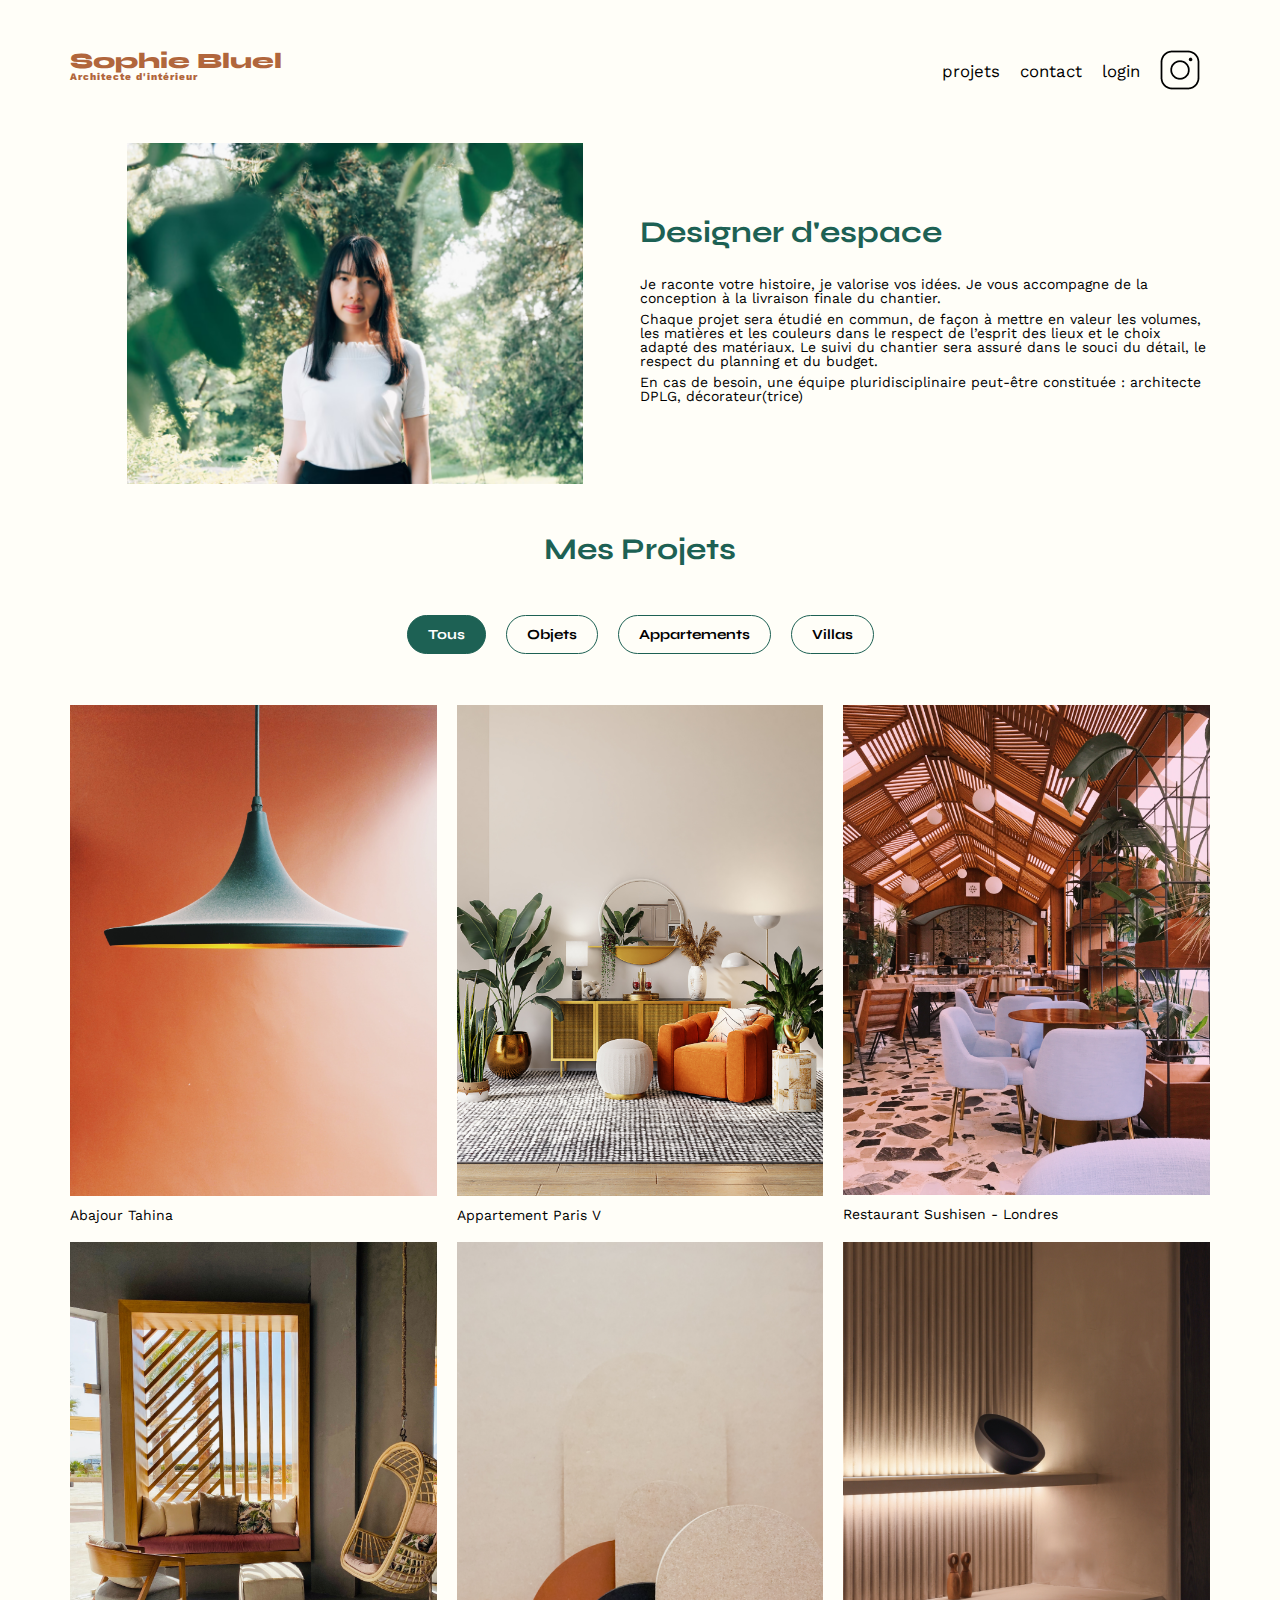
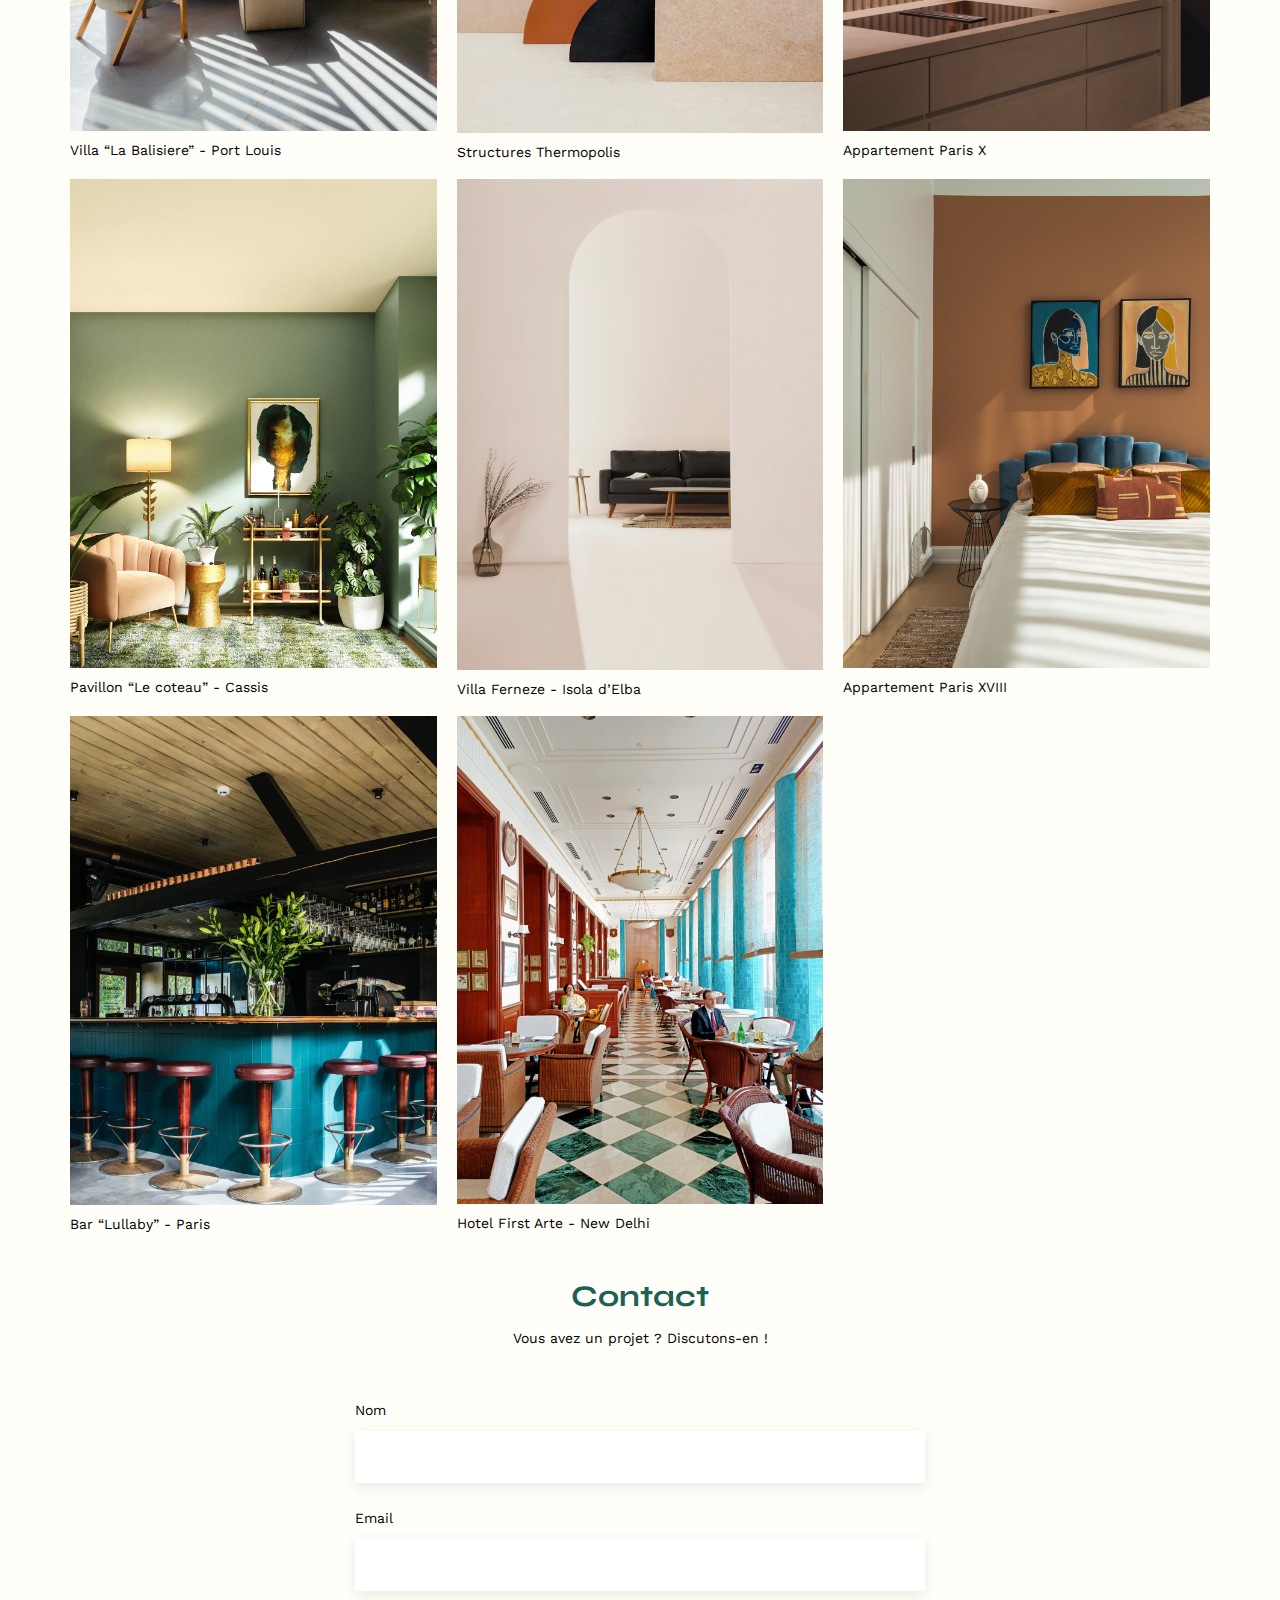
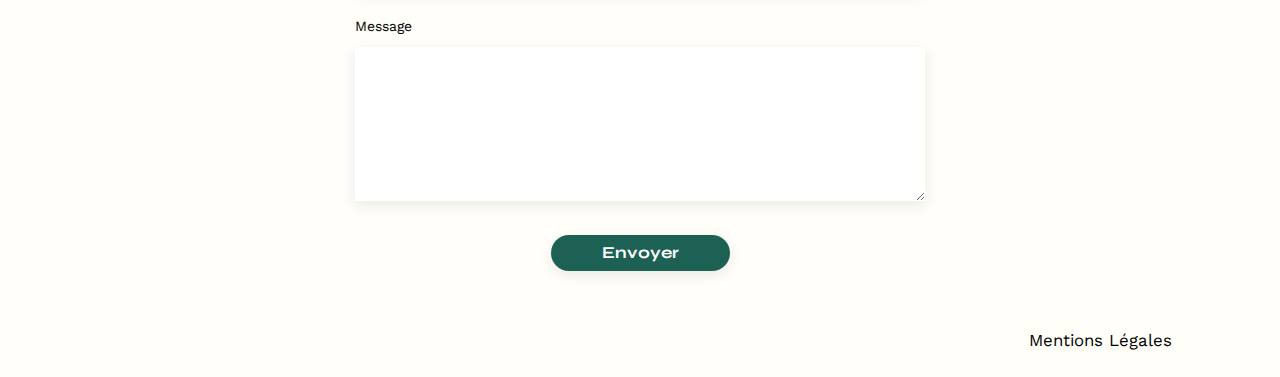
==== FrontEnd/index.html @ b1a90452 "edited wrong css rule for the homepage" ====
<!DOCTYPE html>
<html lang="fr">
<head>
	<meta charset="UTF-8">
	<title>Sophie Bluel - Architecte d'intérieur</title>
	<meta name="viewport" content="width=device-width, initial-scale=1.0">
	<link rel="preconnect" href="https://fonts.googleapis.com">
	<link rel="preconnect" href="https://fonts.gstatic.com" crossorigin>
	<link href="https://fonts.googleapis.com/css2?family=Syne:wght@700;800&family=Work+Sans&display=swap" rel="stylesheet">
	<meta name="description" content="">
	<link rel="stylesheet" href="./assets/style.css">
</head>
<body>
<header>
	<h1>Sophie Bluel <span>Architecte d'intérieur</span></h1>
	<nav>
		<ul>
			<li>projets</li>
			<li>contact</li>
			<li>login</li>
			<li><img src="./assets/icons/instagram.png" alt="Instagram"></li>
		</ul>
	</nav>
</header>
<main>
	<section id="introduction">
		<figure>
			<img src="./assets/images/sophie-bluel.png" alt="">
		</figure>
		<article>
			<h2>Designer d'espace</h2>
			<p>Je raconte votre histoire, je valorise vos idées. Je vous accompagne de la conception à la livraison finale du chantier.</p>
			<p>Chaque projet sera étudié en commun, de façon à mettre en valeur les volumes, les matières et les couleurs dans le respect de l’esprit des lieux et le choix adapté des matériaux. Le suivi du chantier sera assuré dans le souci du détail, le respect du planning et du budget.</p>
			<p>En cas de besoin, une équipe pluridisciplinaire peut-être constituée : architecte DPLG, décorateur(trice)</p>
		</article>
	</section>
	<section id="portfolio">
		<h2>Mes Projets</h2>
		<div class="filter-projects">
			<div class="afilter afilterselected">
				<p class="filtertxt">Tous</p>
			</div>
			<div class="afilter">
				<p class="filtertxt">Objets</p>
			</div>
			<div class="afilter">
				<p class="filtertxt">Appartements</p>
			</div>
			<div class="afilter">
				<p class="filtertxt">Villas</p>
			</div>
		</div>
		<div class="gallery">
			<figure>
				<img src="assets/images/abajour-tahina.png" alt="Abajour Tahina">
				<figcaption>Abajour Tahina</figcaption>
			</figure>
			<figure>
				<img src="assets/images/appartement-paris-v.png" alt="Appartement Paris V">
				<figcaption>Appartement Paris V</figcaption>
			</figure>
			<figure>
				<img src="assets/images/restaurant-sushisen-londres.png" alt="Restaurant Sushisen - Londres">
				<figcaption>Restaurant Sushisen - Londres</figcaption>
			</figure>
			<figure>
				<img src="assets/images/la-balisiere.png" alt="Villa “La Balisiere” - Port Louis">
				<figcaption>Villa “La Balisiere” - Port Louis</figcaption>
			</figure>
			<figure>
				<img src="assets/images/structures-thermopolis.png" alt="Structures Thermopolis">
				<figcaption>Structures Thermopolis</figcaption>
			</figure>
			<figure>
				<img src="assets/images/appartement-paris-x.png" alt="Appartement Paris X">
				<figcaption>Appartement Paris X</figcaption>
			</figure>
			<figure>
				<img src="assets/images/le-coteau-cassis.png" alt="Pavillon “Le coteau” - Cassis">
				<figcaption>Pavillon “Le coteau” - Cassis</figcaption>
			</figure>
			<figure>
				<img src="assets/images/villa-ferneze.png" alt="Villa Ferneze - Isola d’Elba">
				<figcaption>Villa Ferneze - Isola d’Elba</figcaption>
			</figure>
			<figure>
				<img src="assets/images/appartement-paris-xviii.png" alt="Appartement Paris XVIII">
				<figcaption>Appartement Paris XVIII</figcaption>
			</figure>
			<figure>
				<img src="assets/images/bar-lullaby-paris.png" alt="Bar “Lullaby” - Paris">
				<figcaption>Bar “Lullaby” - Paris</figcaption>
			</figure>
			<figure>
				<img src="assets/images/hotel-first-arte-new-delhi.png" alt="Hotel First Arte - New Delhi">
				<figcaption>Hotel First Arte - New Delhi</figcaption>
			</figure>
		</div>
	</section>
	<section id="contact">
		<h2>Contact</h2>
		<p>Vous avez un projet ? Discutons-en !</p>
		<form action="#" method="post">
			<label for="name">Nom</label>
			<input type="text" name="name" id="name">
			<label for="email">Email</label>
			<input type="email" name="email" id="email">
			<label for="message">Message</label>
			<textarea name="message" id="message" cols="30" rows="10"></textarea>
			<input type="submit" value="Envoyer" class="button-send">
		</form>
	</section>
</main>

<footer>
	<nav>
		<ul>
			<li>Mentions Légales</li>
		</ul>
	</nav>
</footer>
</body>
</html>
---- FrontEnd/assets/style.css ----
/* http://meyerweb.com/eric/tools/css/reset/
   v2.0 | 20110126
   License: none (public domain)
*/

html, body, div, span, applet, object, iframe,
h1, h2, h3, h4, h5, h6, p, blockquote, pre,
a, abbr, acronym, address, big, cite, code,
del, dfn, em, img, ins, kbd, q, s, samp,
small, strike, strong, sub, sup, tt, var,
b, u, i, center,
dl, dt, dd, ol, ul, li,
fieldset, form, label, legend,
table, caption, tbody, tfoot, thead, tr, th, td,
article, aside, canvas, details, embed,
figure, figcaption, footer, header, hgroup,
menu, nav, output, ruby, section, summary,
time, mark, audio, video {
	margin: 0;
	padding: 0;
	border: 0;
	font-size: 100%;
	font: inherit;
	vertical-align: baseline;
}
/* HTML5 display-role reset for older browsers */
article, aside, details, figcaption, figure,
footer, header, hgroup, menu, nav, section {
	display: block;
}
body {
	line-height: 1;
}
ol, ul {
	list-style: none;
}
blockquote, q {
	quotes: none;
}
blockquote:before, blockquote:after,
q:before, q:after {
	content: '';
	content: none;
}
table {
	border-collapse: collapse;
	border-spacing: 0;
}
/** end reset css**/
body {
	max-width: 1140px;
	margin:auto;
	font-family: 'Work Sans' ;
	font-size: 14px;
}
header {
	display: flex;
	justify-content: space-between;
	margin: 50px 0
}
section {
	margin: 50px 0
}

h1{
	display: flex;
	flex-direction: column;
	font-family: 'Syne';
	font-size: 22px;
	font-weight: 800;
	color: #B1663C
}

h1 > span {
	font-family: 'Work Sans';
	font-size:10px;
	letter-spacing: 0.1em;
;
}

h2{
	font-family: 'Syne';
	font-weight: 700;
	font-size: 30px;
	color: #1D6154
}
nav ul {
	display: flex;
	align-items: center;
	list-style-type: none;

}
nav li {
	padding: 0 10px;
	font-size: 1.2em;
}

li:hover {
	color: #B1663C;
}
#introduction {
	display: flex;
	align-items: center;
}
#introduction figure {
	flex: 1
}
#introduction img {
	display: block;
	margin: auto;
	width: 80%;
}

#introduction article {
	flex: 1
}
#introduction h2 {
	margin-bottom: 1em;
}

#introduction p {
	margin-bottom: 0.5em;
}
#portfolio h2 {
	text-align: center;
	margin-bottom: 1em;
}
.gallery {
	width: 100%;
	display: grid;
	grid-template-columns: 1fr 1fr 1fr;
	grid-column-gap: 20px;
	grid-row-gap: 20px;
}

.gallery img {
	width: 100%;

}
#contact {
	width: 50%;
margin: auto;
}
#contact > * {
	text-align: center;

}
#contact h2{
	margin-bottom: 20px;
}
#contact form {
	text-align: left;
	margin-top:30px;
	display: flex;
	flex-direction: column;
}

#contact input {
	height: 50px;
	font-size: 1.2em;
	border: none;
	box-shadow: 0px 4px 14px rgba(0, 0, 0, 0.09);
}
#contact label {
	margin: 2em 0 1em 0;
}
#contact textarea {
	border: none;
	box-shadow: 0px 4px 14px rgba(0, 0, 0, 0.09);
}

input[type="submit"]{
	font-family: 'Syne';
	font-weight: 700;
	color: white;
	background-color: #1D6154;
	margin : 2em auto ;
	width: 180px;
	text-align: center;
	border-radius: 60px ;
}

footer nav ul {
	display: flex;
	justify-content: flex-end;
	margin: 2em
}

/* my css */


nav li {
	cursor: pointer;
}

html{
	background-color: #FFFEF8;
}

figcaption{
	margin-top: 10px;
}


.button-send {
	width: 179px !important;/* edited */
	height: 36px !important; /* edited */
	cursor: pointer !important; /* edited */
}

.filter-projects{
	display: flex;
	justify-content: center;
	margin: 51px 0;
}
.afilter{
	border: 1px solid #1D6154;
	border-radius: 60px;
	margin: 0 10px;
	height: 37px;
	display: flex;
	padding-left: 20px;
	padding-right: 20px;
	cursor: pointer;
}
.filtertxt{
	margin: auto;
	font-weight: 700;
	font-family: 'Syne';
}
.afilterselected{
	background-color: #1D6154;
	color: white;
}
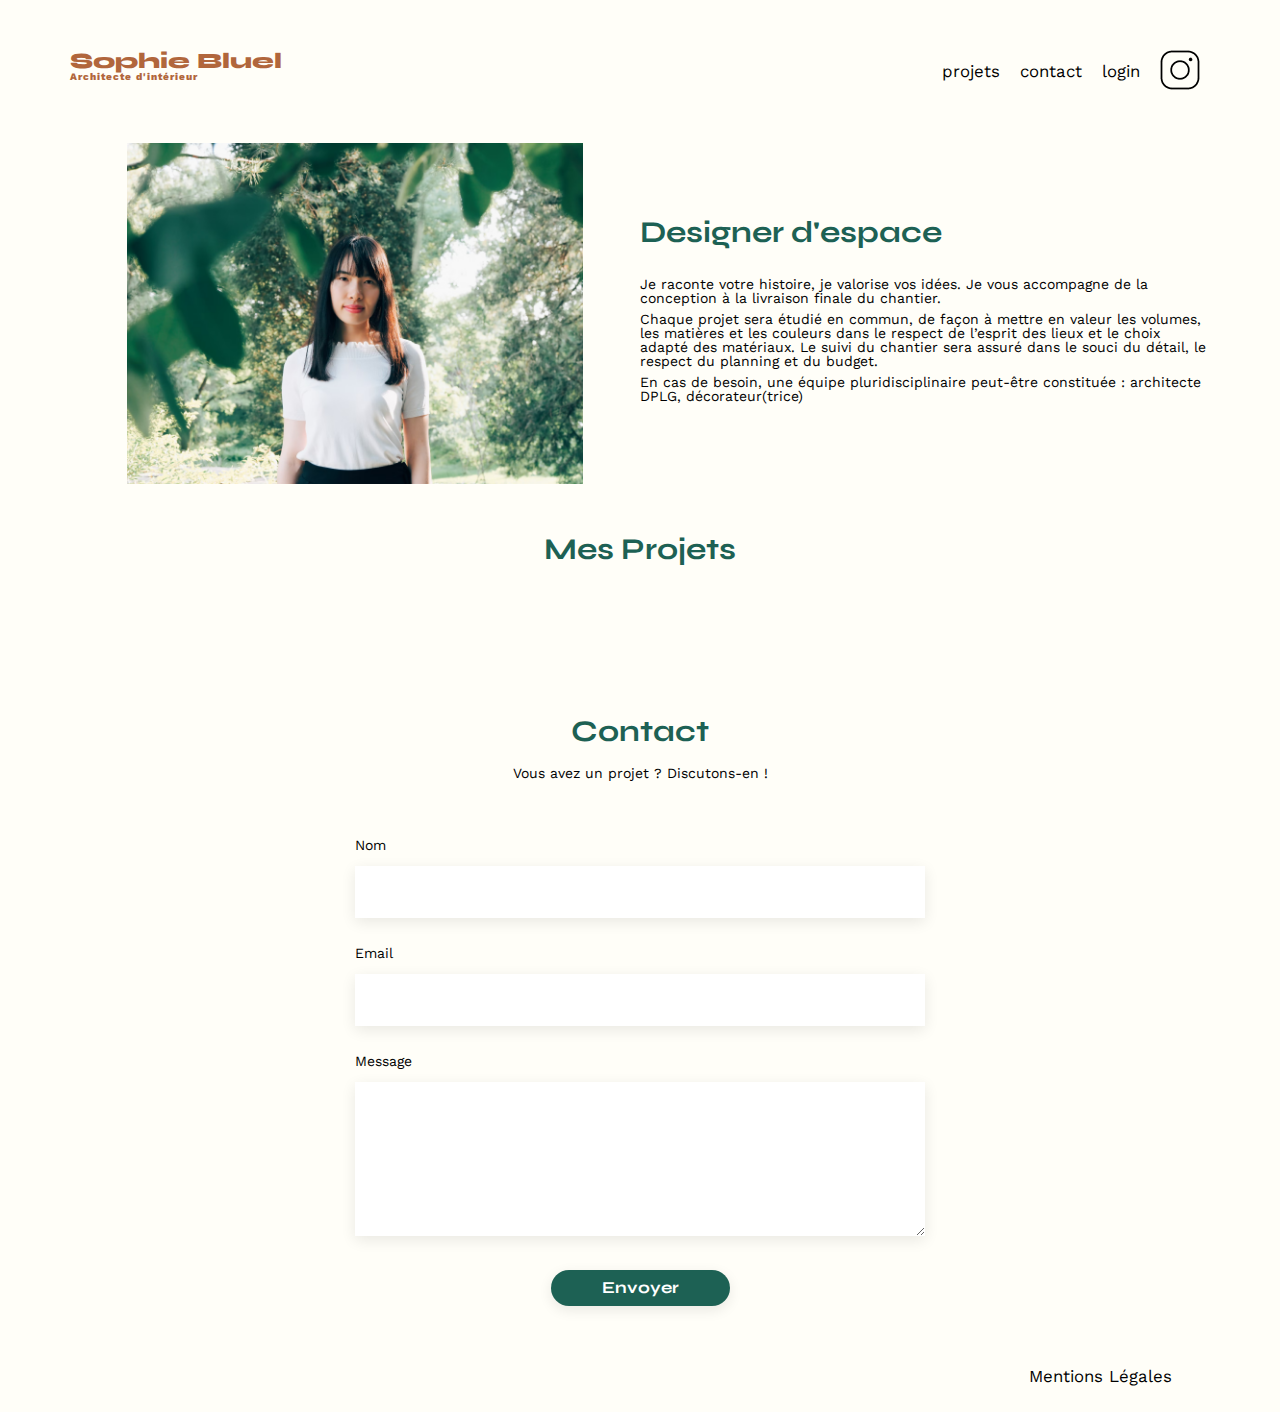
==== commit 64fc975c: "created the index.js file to get the categories and the figure" ====
--- a/FrontEnd/index.html
+++ b/FrontEnd/index.html
@@ -11,113 +11,61 @@
 	<link rel="stylesheet" href="./assets/style.css">
 </head>
 <body>
-<header>
-	<h1>Sophie Bluel <span>Architecte d'intérieur</span></h1>
-	<nav>
-		<ul>
-			<li>projets</li>
-			<li>contact</li>
-			<li>login</li>
-			<li><img src="./assets/icons/instagram.png" alt="Instagram"></li>
-		</ul>
-	</nav>
-</header>
-<main>
-	<section id="introduction">
-		<figure>
-			<img src="./assets/images/sophie-bluel.png" alt="">
-		</figure>
-		<article>
-			<h2>Designer d'espace</h2>
-			<p>Je raconte votre histoire, je valorise vos idées. Je vous accompagne de la conception à la livraison finale du chantier.</p>
-			<p>Chaque projet sera étudié en commun, de façon à mettre en valeur les volumes, les matières et les couleurs dans le respect de l’esprit des lieux et le choix adapté des matériaux. Le suivi du chantier sera assuré dans le souci du détail, le respect du planning et du budget.</p>
-			<p>En cas de besoin, une équipe pluridisciplinaire peut-être constituée : architecte DPLG, décorateur(trice)</p>
-		</article>
-	</section>
-	<section id="portfolio">
-		<h2>Mes Projets</h2>
-		<div class="filter-projects">
-			<div class="afilter afilterselected">
-				<p class="filtertxt">Tous</p>
+	<header>
+		<h1>Sophie Bluel <span>Architecte d'intérieur</span></h1>
+		<nav>
+			<ul>
+				<li>projets</li>
+				<li>contact</li>
+				<li>login</li>
+				<li><img src="./assets/icons/instagram.png" alt="Instagram"></li>
+			</ul>
+		</nav>
+	</header>
+	<main>
+		<section id="introduction">
+			<figure>
+				<img src="./assets/images/sophie-bluel.png" alt="">
+			</figure>
+			<article>
+				<h2>Designer d'espace</h2>
+				<p>Je raconte votre histoire, je valorise vos idées. Je vous accompagne de la conception à la livraison finale du chantier.</p>
+				<p>Chaque projet sera étudié en commun, de façon à mettre en valeur les volumes, les matières et les couleurs dans le respect de l’esprit des lieux et le choix adapté des matériaux. Le suivi du chantier sera assuré dans le souci du détail, le respect du planning et du budget.</p>
+				<p>En cas de besoin, une équipe pluridisciplinaire peut-être constituée : architecte DPLG, décorateur(trice)</p>
+			</article>
+		</section>
+		<section id="portfolio">
+			<h2>Mes Projets</h2>
+			<div class="filter-projects" id="filter-projects">
+				<!-- Filters will be populated by JavaScript -->
 			</div>
-			<div class="afilter">
-				<p class="filtertxt">Objets</p>
+			<div class="gallery" id="gallery">
+				<!-- Gallery items will be populated by JavaScript -->
 			</div>
-			<div class="afilter">
-				<p class="filtertxt">Appartements</p>
-			</div>
-			<div class="afilter">
-				<p class="filtertxt">Villas</p>
-			</div>
-		</div>
-		<div class="gallery">
-			<figure>
-				<img src="assets/images/abajour-tahina.png" alt="Abajour Tahina">
-				<figcaption>Abajour Tahina</figcaption>
-			</figure>
-			<figure>
-				<img src="assets/images/appartement-paris-v.png" alt="Appartement Paris V">
-				<figcaption>Appartement Paris V</figcaption>
-			</figure>
-			<figure>
-				<img src="assets/images/restaurant-sushisen-londres.png" alt="Restaurant Sushisen - Londres">
-				<figcaption>Restaurant Sushisen - Londres</figcaption>
-			</figure>
-			<figure>
-				<img src="assets/images/la-balisiere.png" alt="Villa “La Balisiere” - Port Louis">
-				<figcaption>Villa “La Balisiere” - Port Louis</figcaption>
-			</figure>
-			<figure>
-				<img src="assets/images/structures-thermopolis.png" alt="Structures Thermopolis">
-				<figcaption>Structures Thermopolis</figcaption>
-			</figure>
-			<figure>
-				<img src="assets/images/appartement-paris-x.png" alt="Appartement Paris X">
-				<figcaption>Appartement Paris X</figcaption>
-			</figure>
-			<figure>
-				<img src="assets/images/le-coteau-cassis.png" alt="Pavillon “Le coteau” - Cassis">
-				<figcaption>Pavillon “Le coteau” - Cassis</figcaption>
-			</figure>
-			<figure>
-				<img src="assets/images/villa-ferneze.png" alt="Villa Ferneze - Isola d’Elba">
-				<figcaption>Villa Ferneze - Isola d’Elba</figcaption>
-			</figure>
-			<figure>
-				<img src="assets/images/appartement-paris-xviii.png" alt="Appartement Paris XVIII">
-				<figcaption>Appartement Paris XVIII</figcaption>
-			</figure>
-			<figure>
-				<img src="assets/images/bar-lullaby-paris.png" alt="Bar “Lullaby” - Paris">
-				<figcaption>Bar “Lullaby” - Paris</figcaption>
-			</figure>
-			<figure>
-				<img src="assets/images/hotel-first-arte-new-delhi.png" alt="Hotel First Arte - New Delhi">
-				<figcaption>Hotel First Arte - New Delhi</figcaption>
-			</figure>
-		</div>
-	</section>
-	<section id="contact">
-		<h2>Contact</h2>
-		<p>Vous avez un projet ? Discutons-en !</p>
-		<form action="#" method="post">
-			<label for="name">Nom</label>
-			<input type="text" name="name" id="name">
-			<label for="email">Email</label>
-			<input type="email" name="email" id="email">
-			<label for="message">Message</label>
-			<textarea name="message" id="message" cols="30" rows="10"></textarea>
-			<input type="submit" value="Envoyer" class="button-send">
-		</form>
-	</section>
-</main>
+		</section>
+		<section id="contact">
+			<h2>Contact</h2>
+			<p>Vous avez un projet ? Discutons-en !</p>
+			<form action="#" method="post">
+				<label for="name">Nom</label>
+				<input type="text" name="name" id="name">
+				<label for="email">Email</label>
+				<input type="email" name="email" id="email">
+				<label for="message">Message</label>
+				<textarea name="message" id="message" cols="30" rows="10"></textarea>
+				<input type="submit" value="Envoyer" class="button-send">
+			</form>
+		</section>
+	</main>
 
-<footer>
-	<nav>
-		<ul>
-			<li>Mentions Légales</li>
-		</ul>
-	</nav>
-</footer>
-</body>
-</html>
+	<footer>
+		<nav>
+			<ul>
+				<li>Mentions Légales</li>
+			</ul>
+		</nav>
+	</footer>
+
+	<script src="assets/index.js"></script>
+	</body>
+</html>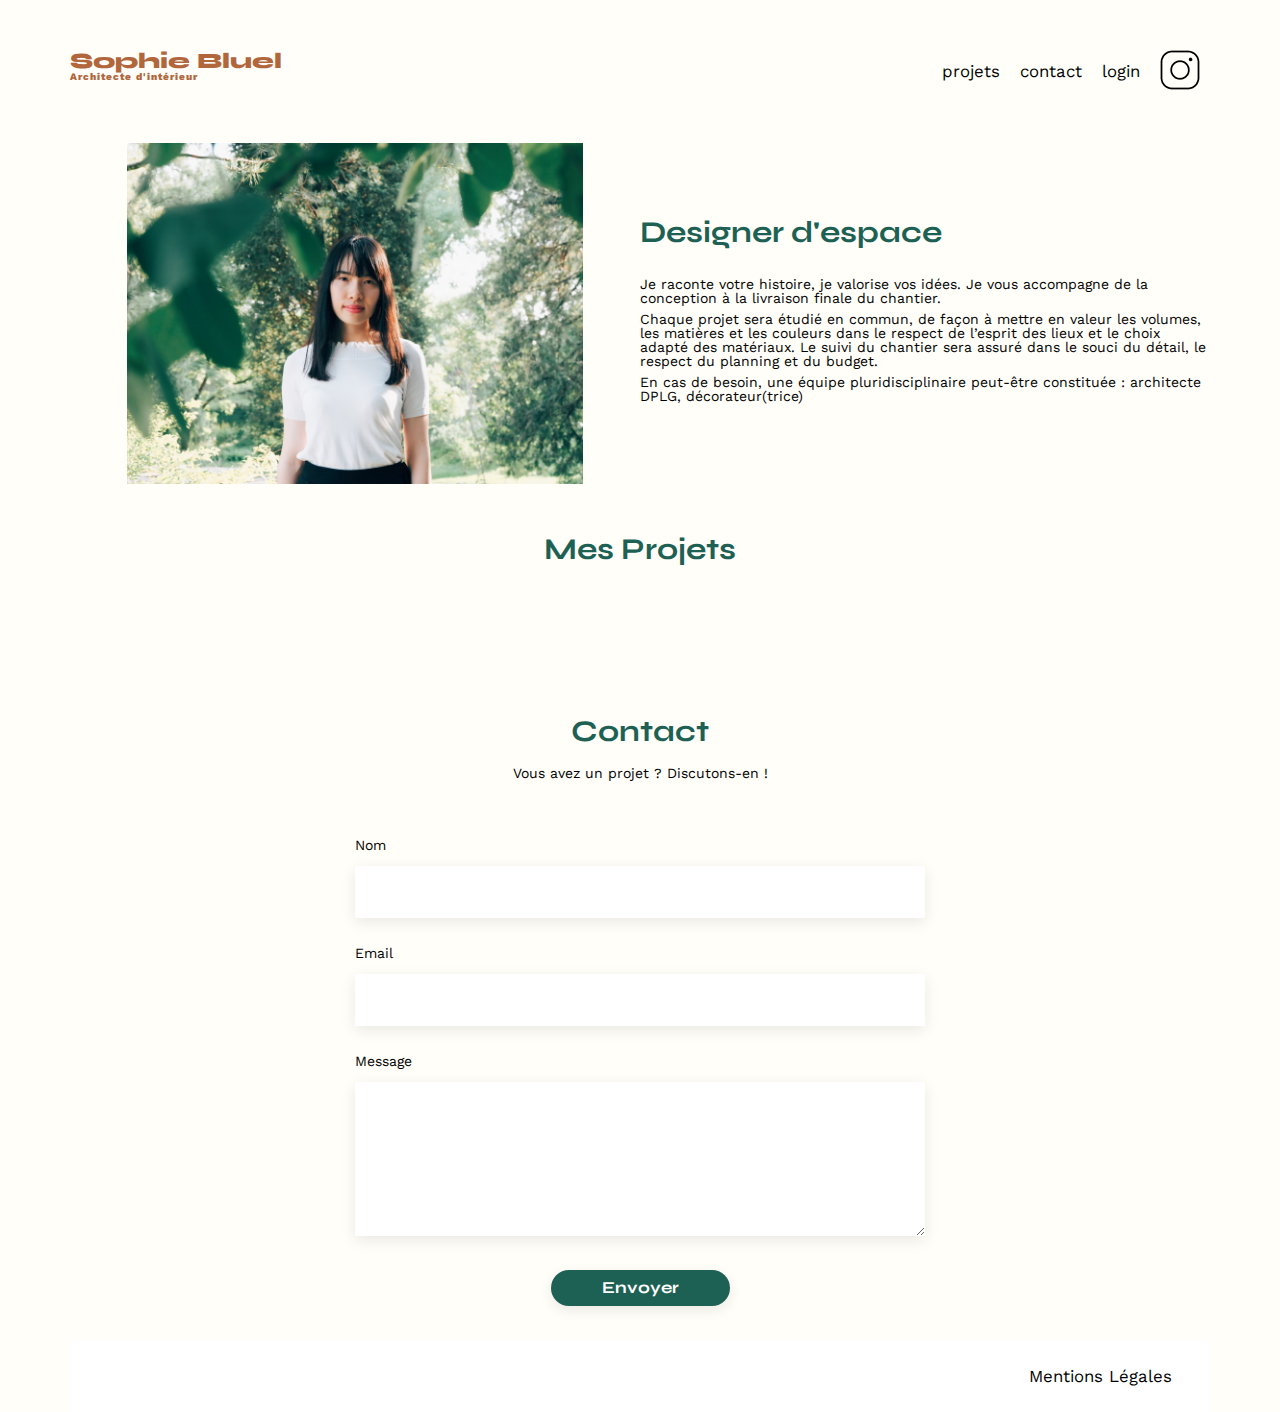
==== commit f2087ff9: "fixed a few css/bugs and added href link to login page and removed the modal access until i'm logged" ====
--- a/FrontEnd/index.html
+++ b/FrontEnd/index.html
@@ -1,71 +1,83 @@
 <!DOCTYPE html>
 <html lang="fr">
 <head>
-	<meta charset="UTF-8">
-	<title>Sophie Bluel - Architecte d'intérieur</title>
-	<meta name="viewport" content="width=device-width, initial-scale=1.0">
-	<link rel="preconnect" href="https://fonts.googleapis.com">
-	<link rel="preconnect" href="https://fonts.gstatic.com" crossorigin>
-	<link href="https://fonts.googleapis.com/css2?family=Syne:wght@700;800&family=Work+Sans&display=swap" rel="stylesheet">
-	<meta name="description" content="">
-	<link rel="stylesheet" href="./assets/style.css">
+    <meta charset="UTF-8">
+    <title>Sophie Bluel - Architecte d'intérieur</title>
+    <meta name="viewport" content="width=device-width, initial-scale=1.0">
+    <link rel="preconnect" href="https://fonts.googleapis.com">
+    <link rel="preconnect" href="https://fonts.gstatic.com" crossorigin>
+    <link href="https://fonts.googleapis.com/css2?family=Syne:wght@700;800&family=Work+Sans&display=swap" rel="stylesheet">
+    <meta name="description" content="">
+    <link rel="stylesheet" href="./assets/style.css">
+	<link rel="stylesheet" href="./assets/modal.css">
 </head>
 <body>
-	<header>
-		<h1>Sophie Bluel <span>Architecte d'intérieur</span></h1>
-		<nav>
-			<ul>
-				<li>projets</li>
-				<li>contact</li>
-				<li>login</li>
-				<li><img src="./assets/icons/instagram.png" alt="Instagram"></li>
-			</ul>
-		</nav>
-	</header>
-	<main>
-		<section id="introduction">
-			<figure>
-				<img src="./assets/images/sophie-bluel.png" alt="">
-			</figure>
-			<article>
-				<h2>Designer d'espace</h2>
-				<p>Je raconte votre histoire, je valorise vos idées. Je vous accompagne de la conception à la livraison finale du chantier.</p>
-				<p>Chaque projet sera étudié en commun, de façon à mettre en valeur les volumes, les matières et les couleurs dans le respect de l’esprit des lieux et le choix adapté des matériaux. Le suivi du chantier sera assuré dans le souci du détail, le respect du planning et du budget.</p>
-				<p>En cas de besoin, une équipe pluridisciplinaire peut-être constituée : architecte DPLG, décorateur(trice)</p>
-			</article>
-		</section>
-		<section id="portfolio">
-			<h2>Mes Projets</h2>
-			<div class="filter-projects" id="filter-projects">
-				<!-- Filters will be populated by JavaScript -->
-			</div>
-			<div class="gallery" id="gallery">
-				<!-- Gallery items will be populated by JavaScript -->
-			</div>
-		</section>
-		<section id="contact">
-			<h2>Contact</h2>
-			<p>Vous avez un projet ? Discutons-en !</p>
-			<form action="#" method="post">
-				<label for="name">Nom</label>
-				<input type="text" name="name" id="name">
-				<label for="email">Email</label>
-				<input type="email" name="email" id="email">
-				<label for="message">Message</label>
-				<textarea name="message" id="message" cols="30" rows="10"></textarea>
-				<input type="submit" value="Envoyer" class="button-send">
-			</form>
-		</section>
-	</main>
+    <header>
+        <h1>Sophie Bluel <span>Architecte d'intérieur</span></h1>
+        <nav>
+            <ul>
+                <li><a href="#portfolio">projets</a></li>
+                <li><a href="#contact">contact</a></li>
+                <li><a href="./login.html">login</a></li>
+                <li><img src="./assets/icons/instagram.png" alt="Instagram"></li>
+            </ul>
+        </nav>
+    </header>
+    <main>
+        <section id="introduction">
+            <figure>
+                <img src="./assets/images/sophie-bluel.png" alt="">
+            </figure>
+            <article>
+                <h2>Designer d'espace</h2>
+                <p>Je raconte votre histoire, je valorise vos idées. Je vous accompagne de la conception à la livraison finale du chantier.</p>
+                <p>Chaque projet sera étudié en commun, de façon à mettre en valeur les volumes, les matières et les couleurs dans le respect de l’esprit des lieux et le choix adapté des matériaux. Le suivi du chantier sera assuré dans le souci du détail, le respect du planning et du budget.</p>
+                <p>En cas de besoin, une équipe pluridisciplinaire peut-être constituée : architecte DPLG, décorateur(trice)</p>
+            </article>
+        </section>
+        <section id="portfolio">
+            <h2>Mes Projets</h2>
+            <div class="filter-projects" id="filter-projects">
+                <!-- Filters will be populated by JavaScript -->
+            </div>
+            <div class="gallery" id="gallery">
+                <!-- Gallery items will be populated by JavaScript -->
+            </div>
+        </section>
+        <section id="contact">
+            <h2>Contact</h2>
+            <p>Vous avez un projet ? Discutons-en !</p>
+            <form action="#" method="post">
+                <label for="name">Nom</label>
+                <input type="text" name="name" id="name">
+                <label for="email">Email</label>
+                <input type="email" name="email" id="email">
+                <label for="message">Message</label>
+                <textarea name="message" id="message" cols="30" rows="10"></textarea>
+                <input type="submit" value="Envoyer" class="button-send">
+            </form>
+        </section>
+    </main>
 
-	<footer>
-		<nav>
-			<ul>
-				<li>Mentions Légales</li>
-			</ul>
-		</nav>
-	</footer>
+    <footer>
+        <nav>
+            <ul>
+                <li>Mentions Légales</li>
+            </ul>
+        </nav>
+    </footer>
 
-	<script src="assets/index.js"></script>
-	</body>
-</html>+    <!-- Modal -->
+    <div class="modal" id="login-modal">
+        <div class="modal-content">
+            <span class="close-button">&times;</span>
+            <h2 class="modal-title">Galerie photo</h2>
+            <div class="modal-button-container">
+                <button class="modal-button">Ajouter une photo</button>
+            </div>
+        </div>
+    </div>
+
+    <script src="assets/index.js"></script>
+</body>
+</html>
--- a/FrontEnd/assets/style.css
+++ b/FrontEnd/assets/style.css
@@ -139,7 +139,7 @@
 }
 #contact {
 	width: 50%;
-margin: auto;
+	margin: auto;
 }
 #contact > * {
 	text-align: center;
@@ -183,11 +183,19 @@
 footer nav ul {
 	display: flex;
 	justify-content: flex-end;
-	margin: 2em
+	padding: 2em;
 }
 
 /* my css */
 
+html{
+	scroll-behavior: smooth;
+}
+
+a{
+	text-decoration: none;
+	color: black;
+}
 
 nav li {
 	cursor: pointer;
@@ -231,4 +239,7 @@
 .afilterselected{
 	background-color: #1D6154;
 	color: white;
+}
+footer{
+	background-color: white;
 }--- a/FrontEnd/assets/modal.css
+++ b/FrontEnd/assets/modal.css
@@ -0,0 +1,55 @@
+.modal {
+    display: none;
+    position: fixed;
+    z-index: 1;
+    left: 0;
+    top: 0;
+    width: 100%;
+    height: 100%;
+    overflow: auto;
+    background-color: rgb(0,0,0);
+    background-color: rgba(0,0,0,0.4);
+}
+.modal-content {
+    background-color: #fefefe;
+    margin: 15% auto;
+    padding: 20px;
+    width: 80%;
+    max-width: 500px;
+    border-radius: 10px;
+}
+.close-button {
+    color: #aaa;
+    float: right;
+    font-size: 28px;
+    font-weight: bold;
+}
+.close-button:hover,
+.close-button:focus {
+    color: black;
+    text-decoration: none;
+    cursor: pointer;
+}
+.modal-title{
+    font-size: 26px;
+    text-align: center;
+    font-family: 'Work Sans', sans-serif;
+    font-weight: 400;
+    color: black;
+}
+.modal-button-container{
+    width: 100%;
+    display: flex;
+    justify-content: center;
+    margin-top: 20px;
+}
+.modal-button{
+    width: 237px;
+    height: 36px;
+    border-radius: 60px;
+    background-color: #1D6154;
+    color: white;
+    border: none;
+    font-family: 'Syne', sans-serif;
+    font-size: 14px;
+}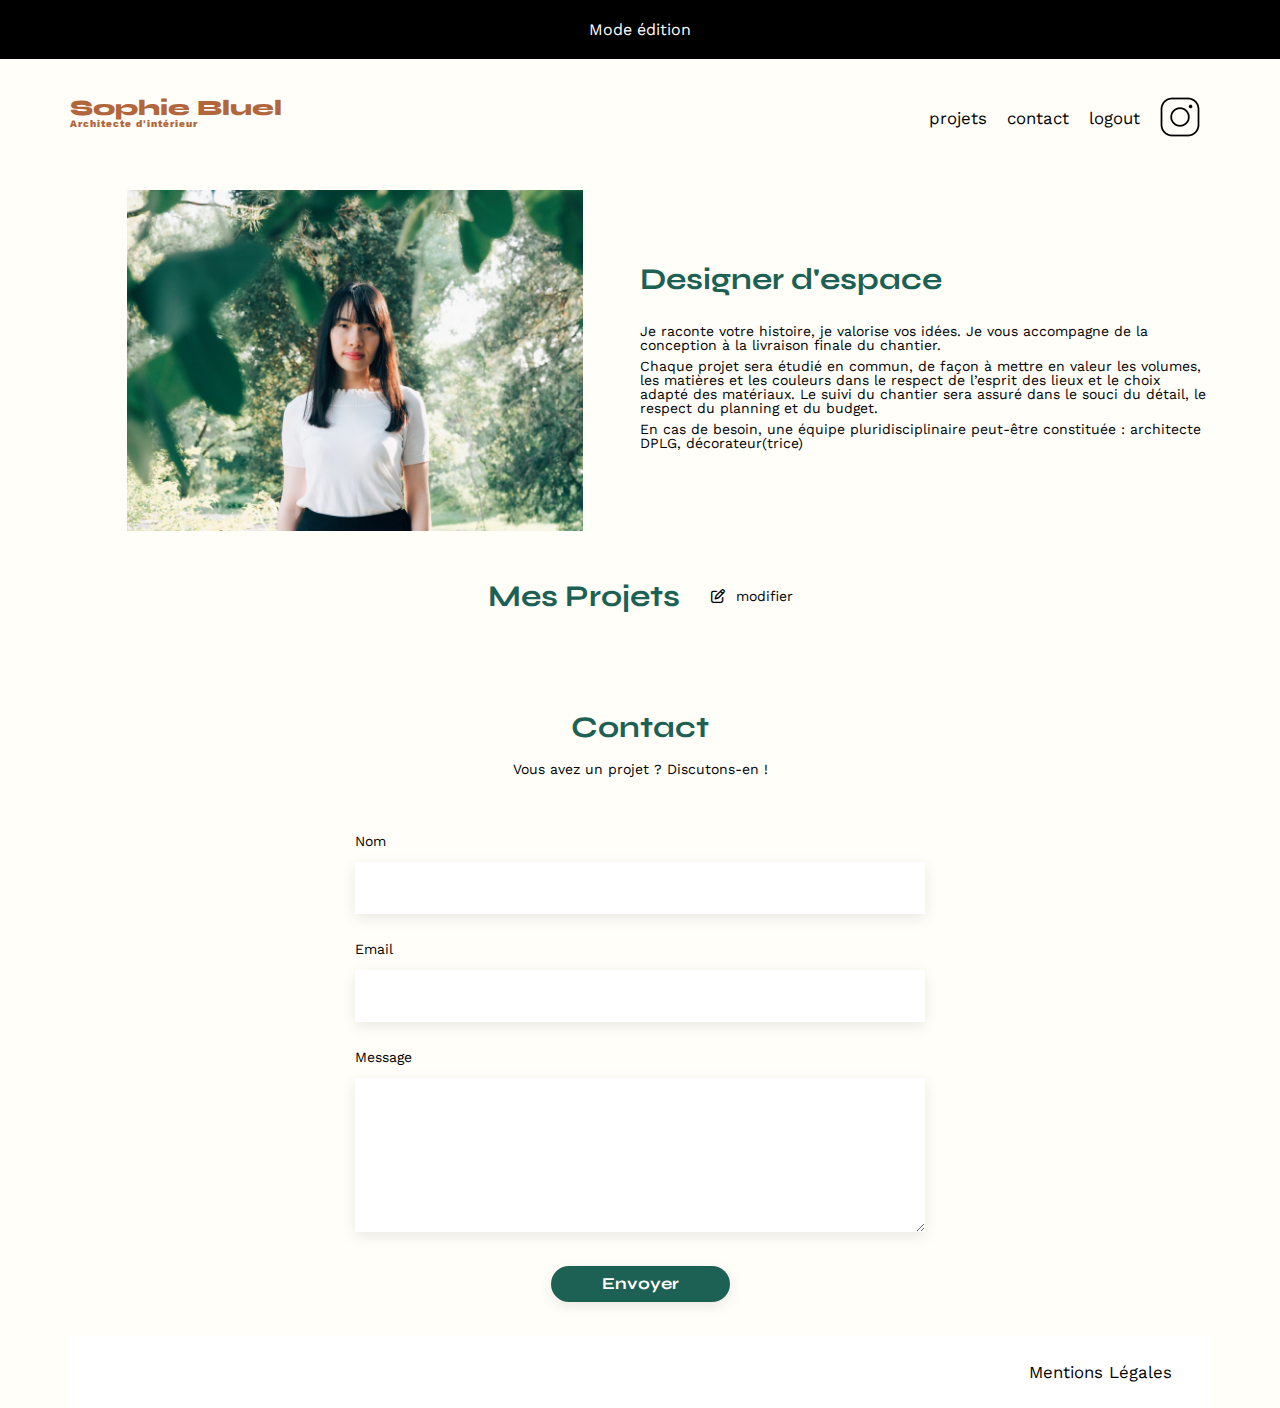
==== commit c4660b1c: "added login/logged out status to display or remove with the cookie" ====
--- a/FrontEnd/index.html
+++ b/FrontEnd/index.html
@@ -7,18 +7,23 @@
     <link rel="preconnect" href="https://fonts.googleapis.com">
     <link rel="preconnect" href="https://fonts.gstatic.com" crossorigin>
     <link href="https://fonts.googleapis.com/css2?family=Syne:wght@700;800&family=Work+Sans&display=swap" rel="stylesheet">
+    <link rel="stylesheet" href="https://cdnjs.cloudflare.com/ajax/libs/font-awesome/6.0.0-beta3/css/all.min.css">
     <meta name="description" content="">
     <link rel="stylesheet" href="./assets/style.css">
 	<link rel="stylesheet" href="./assets/modal.css">
 </head>
 <body>
-    <header>
+    <div class="header-banner login-appears"> <!-- only appears if document.cookie token exist -->
+        <p class="header-banner-title">Mode édition</p>
+    </div>
+    <header class="header-top">
         <h1>Sophie Bluel <span>Architecte d'intérieur</span></h1>
         <nav>
             <ul>
                 <li><a href="#portfolio">projets</a></li>
                 <li><a href="#contact">contact</a></li>
-                <li><a href="./login.html">login</a></li>
+                <li id="login-list" class="logout-appears"><a href="./login.html">login</a></li>
+                <li id="logout-list" class="login-appears"><a>logout</a></li>
                 <li><img src="./assets/icons/instagram.png" alt="Instagram"></li>
             </ul>
         </nav>
@@ -36,8 +41,14 @@
             </article>
         </section>
         <section id="portfolio">
-            <h2>Mes Projets</h2>
-            <div class="filter-projects" id="filter-projects">
+            <div class="project-div">
+                <h2 class="project-h-text">Mes Projets</h2>
+                <div class="modify-projects" id="modify-open-modal">
+                    <i class="fa-regular fa-pen-to-square"></i>
+                    <p class="modify-txt">modifier</p>
+                </div>
+            </div>
+            <div class="filter-projects logout-appears" id="filter-projects">
                 <!-- Filters will be populated by JavaScript -->
             </div>
             <div class="gallery" id="gallery">
--- a/FrontEnd/assets/style.css
+++ b/FrontEnd/assets/style.css
@@ -123,7 +123,6 @@
 }
 #portfolio h2 {
 	text-align: center;
-	margin-bottom: 1em;
 }
 .gallery {
 	width: 100%;
@@ -242,4 +241,48 @@
 }
 footer{
 	background-color: white;
+}
+
+.header-top{
+	margin-top: 97px;
+}
+.header-banner {
+    width: 100vw;
+    height: 59px;
+    display: none; /* Hide by default */
+    background-color: #000000;
+    color: white;
+    position: absolute;
+    top: 0;
+    left: 0;
+}
+.header-banner-title {
+    margin: auto;
+    font-family: 'Work Sans';
+    font-size: 16px;
+    font-weight: 400;
+}
+.project-div{
+	display: flex;
+	text-align: center;
+	justify-content: center;
+	align-items: center;
+	margin-bottom: 51px;
+}
+.modify-projects{
+	display: flex;
+	justify-content: center;
+	cursor: pointer;
+}
+.modify-txt{
+	margin-left: 11px;
+}
+.project-h-text{
+	margin-right: 31px;
+}
+.login-appears {
+    display: flex; /* Display when class is added */
+}
+.logout-appears {
+	display: none; /* Hide when class is added */
 }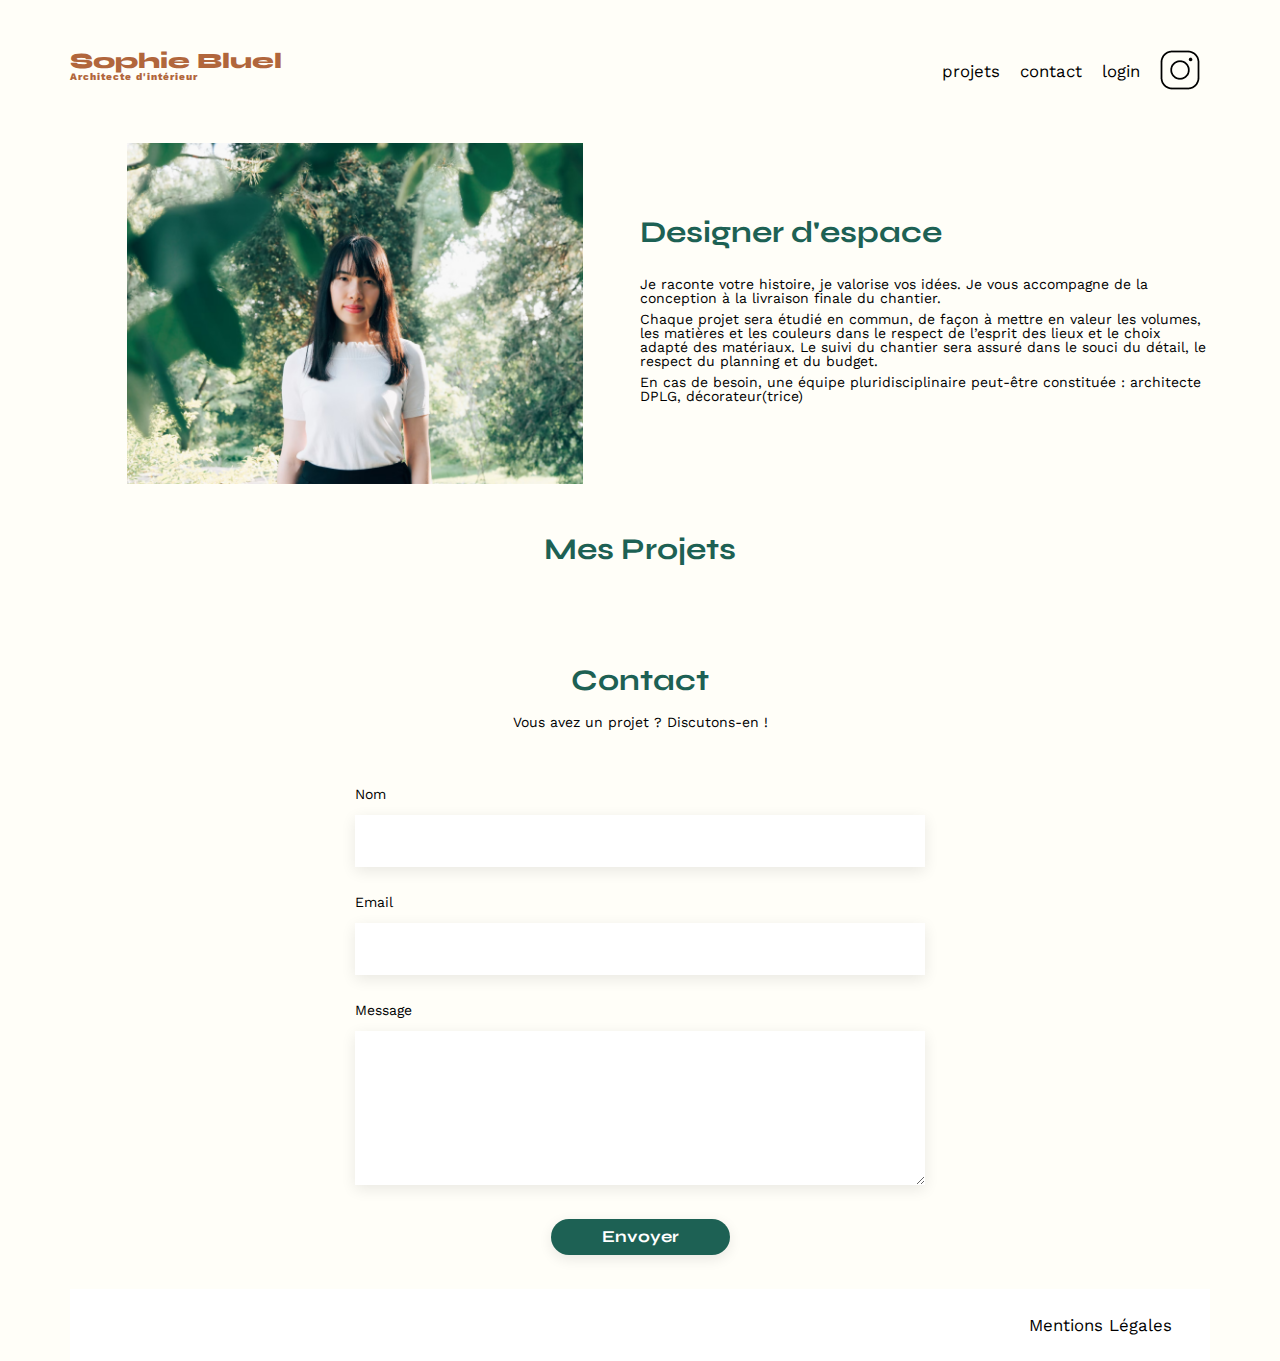
==== commit 64a05b43: "fixed the login/logout class" ====
--- a/FrontEnd/index.html
+++ b/FrontEnd/index.html
@@ -13,7 +13,7 @@
 	<link rel="stylesheet" href="./assets/modal.css">
 </head>
 <body>
-    <div class="header-banner login-appears"> <!-- only appears if document.cookie token exist -->
+    <div class="header-banner login-appears">
         <p class="header-banner-title">Mode édition</p>
     </div>
     <header class="header-top">
@@ -43,8 +43,8 @@
         <section id="portfolio">
             <div class="project-div">
                 <h2 class="project-h-text">Mes Projets</h2>
-                <div class="modify-projects" id="modify-open-modal">
-                    <i class="fa-regular fa-pen-to-square"></i>
+                <div class="modify-projects login-appears" id="modify-open-modal">
+                    <i class="fa-regular fa-pen-to-square edit-icon"></i>
                     <p class="modify-txt">modifier</p>
                 </div>
             </div>
--- a/FrontEnd/assets/style.css
+++ b/FrontEnd/assets/style.css
@@ -274,11 +274,11 @@
 	justify-content: center;
 	cursor: pointer;
 }
+.edit-icon{
+	margin-left: 31px;
+}
 .modify-txt{
 	margin-left: 11px;
-}
-.project-h-text{
-	margin-right: 31px;
 }
 .login-appears {
     display: flex; /* Display when class is added */
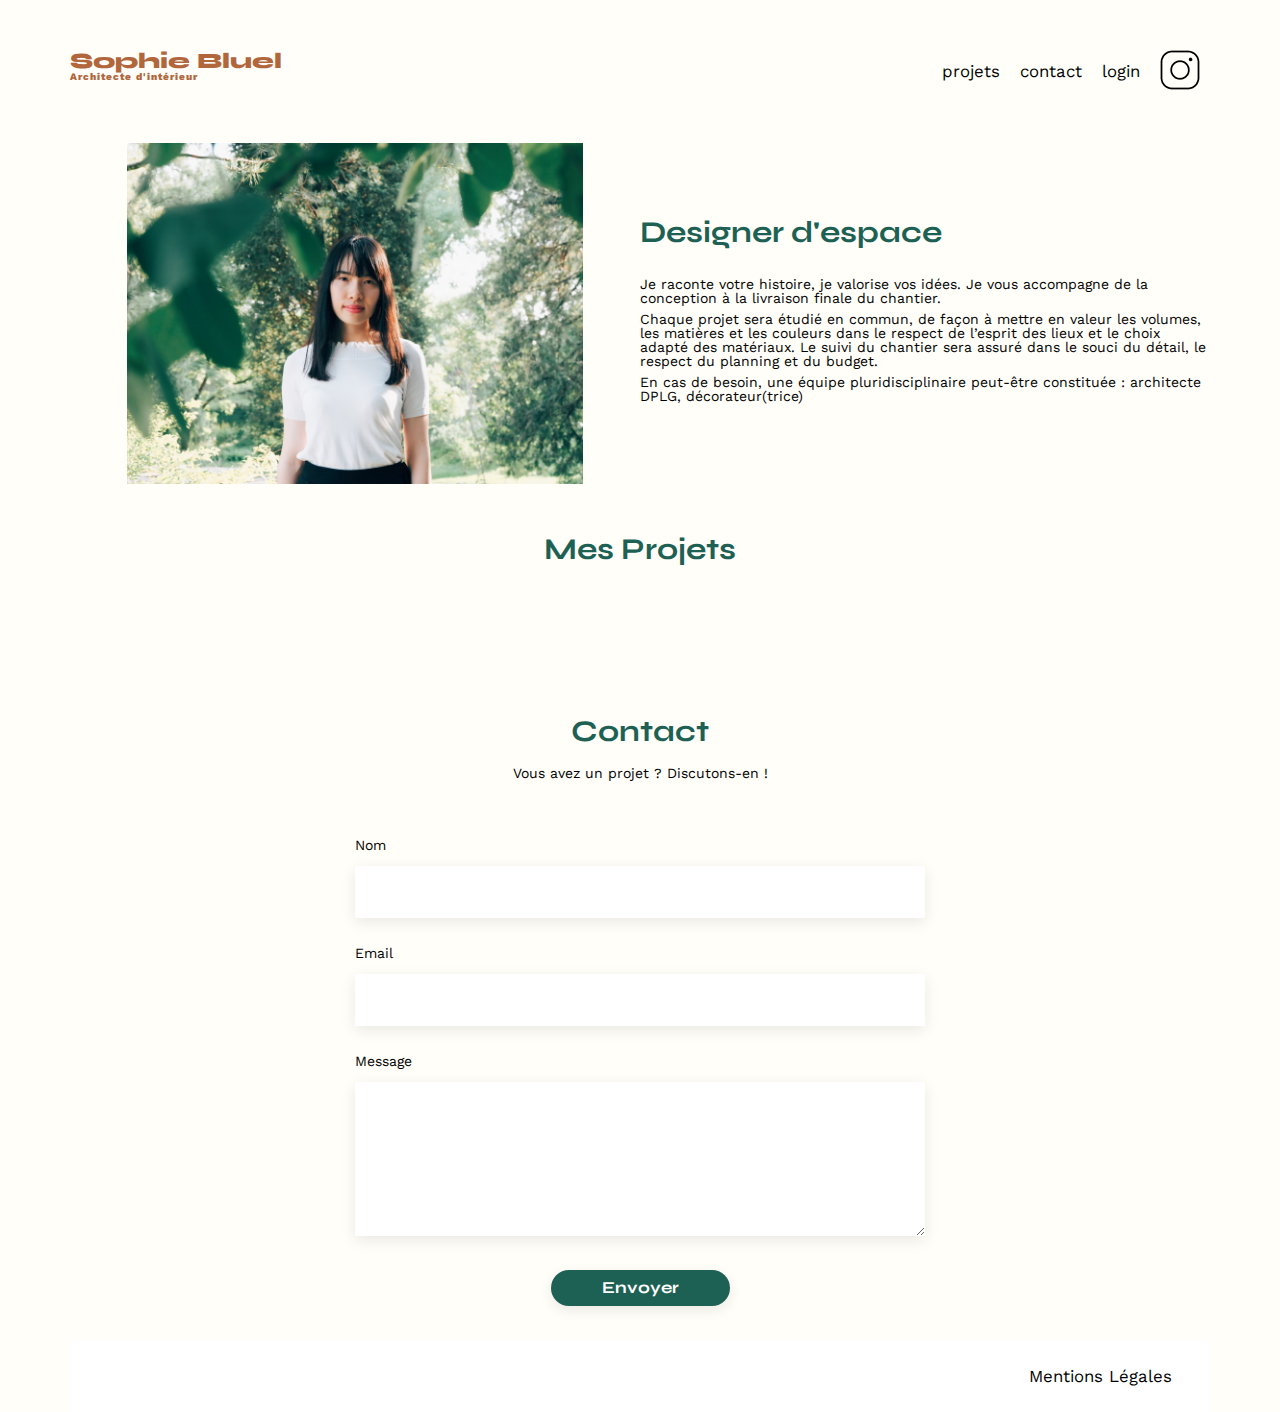
==== commit d9acef14: "finished all the modal work" ====
--- a/FrontEnd/index.html
+++ b/FrontEnd/index.html
@@ -13,8 +13,10 @@
 	<link rel="stylesheet" href="./assets/modal.css">
 </head>
 <body>
-    <div class="header-banner login-appears">
-        <p class="header-banner-title">Mode édition</p>
+    <div class="login-appears">
+        <div class="header-banner">
+            <p class="header-banner-title">Mode édition</p>
+        </div>
     </div>
     <header class="header-top">
         <h1>Sophie Bluel <span>Architecte d'intérieur</span></h1>
@@ -43,16 +45,20 @@
         <section id="portfolio">
             <div class="project-div">
                 <h2 class="project-h-text">Mes Projets</h2>
-                <div class="modify-projects login-appears" id="modify-open-modal">
-                    <i class="fa-regular fa-pen-to-square edit-icon"></i>
-                    <p class="modify-txt">modifier</p>
+                <div class="login-appears" id="modify-open-modal">
+                    <div class="modify-projects">
+                        <i class="fa-regular fa-pen-to-square edit-icon"></i>
+                        <p class="modify-txt">modifier</p>
+                    </div>
                 </div>
             </div>
-            <div class="filter-projects logout-appears" id="filter-projects">
-                <!-- Filters will be populated by JavaScript -->
+            <div class="logout-appears">
+                <div class="filter-projects" id="filter-projects">
+                    <!-- Filters will appears here -->
+                </div>
             </div>
             <div class="gallery" id="gallery">
-                <!-- Gallery items will be populated by JavaScript -->
+                <!-- Gallery pictures will appears here -->
             </div>
         </section>
         <section id="contact">
@@ -81,10 +87,46 @@
     <!-- Modal -->
     <div class="modal" id="login-modal">
         <div class="modal-content">
-            <span class="close-button">&times;</span>
-            <h2 class="modal-title">Galerie photo</h2>
-            <div class="modal-button-container">
-                <button class="modal-button">Ajouter une photo</button>
+            <span class="close-button" id="close-button">&times;</span>
+            <div class="modal-first-part" id="modal-first-part">
+                <h2 class="modal-title">Galerie photo</h2>
+                <div class="gallery-modal" id="gallery-modal">
+                    <!-- Gallery pictures will appears here -->
+                </div>
+                <div class="modal-separator"></div>
+                <div class="modal-button-container">
+                    <button class="modal-button" id="add-picture">Ajouter une photo</button>
+                </div>
+            </div>
+            <div class="modal-second-part" id="modal-second-part">
+                <i class="fa-solid fa-arrow-left fa-2x arrow-back" id="arrow-back-modal"></i>
+                <h1 class="modal-title">Ajout photo</h1>
+                <form id="upload-form" action="#" method="post" enctype="multipart/form-data">
+                    <div class="upload-form-container">
+                        <div class="form-group form-content">
+                            <i id="upload-icon" class="fa-regular fa-image fa-5x image-change-color"></i>
+                            <img id="uploaded-image-preview" src="" alt="Uploaded Image" class="uploaded-image" />
+                            <label for="image-upload" class="custom-file-upload">
+                                <span>+ Ajouter photo</span>
+                            </label>
+                            <input type="file" id="image-upload" name="image" accept="image/*" required>
+                            <p class="upload-small-text">jpg, png : 4mo max</p>
+                        </div>
+                    </div>
+                    <label for="title" class="form-label">Titre</label>
+                    <input type="text" id="title" name="title" class="form-input" required>
+                    <label for="category" class="form-label">Catégorie</label>
+                    <select id="category" name="category" class="form-input" required>
+                        <option value="1">Objets</option>
+                        <option value="2">Appartements</option>
+                        <option value="3">Hotels & restaurants</option>
+                    </select>
+                    <!-- <input type="number" id="category" name="category" class="form-input" required> -->
+                    <div class="modal-separator"></div>
+                    <div class="modal-button-container">
+                        <button type="submit" class="modal-button validate-color">Valider</button>
+                    </div>
+                </form>
             </div>
         </div>
     </div>
--- a/FrontEnd/assets/style.css
+++ b/FrontEnd/assets/style.css
@@ -249,7 +249,7 @@
 .header-banner {
     width: 100vw;
     height: 59px;
-    display: none; /* Hide by default */
+    display: flex; /* Hide by default */
     background-color: #000000;
     color: white;
     position: absolute;
@@ -285,4 +285,19 @@
 }
 .logout-appears {
 	display: none; /* Hide when class is added */
+}
+.validate-color{
+	background-color: #A7A7A7;
+}
+
+.uploaded-image{
+	max-width: 70px;
+	max-height: 70px;
+	display: none;
+}
+input{
+	font-family: 'Work Sans';
+}
+select{
+	font-family: 'Work Sans';
 }--- a/FrontEnd/assets/modal.css
+++ b/FrontEnd/assets/modal.css
@@ -12,17 +12,31 @@
 }
 .modal-content {
     background-color: #fefefe;
-    margin: 15% auto;
+    margin: auto;
     padding: 20px;
-    width: 80%;
-    max-width: 500px;
+    width: 420px;
+    height: auto;
+    padding-left: 105px;
+    padding-bottom: 50px;
+    padding-right: 105px;
     border-radius: 10px;
+    position: relative;
+}
+.modal-first-part{
+	display: block;
+}
+.modal-second-part{
+	display: none;
 }
 .close-button {
     color: #aaa;
-    float: right;
     font-size: 28px;
     font-weight: bold;
+    position: absolute;
+    top: 0;
+    right: 0;
+    margin-right: 30px;
+    margin-top: 30px;
 }
 .close-button:hover,
 .close-button:focus {
@@ -36,12 +50,14 @@
     font-family: 'Work Sans', sans-serif;
     font-weight: 400;
     color: black;
+    margin-top: 40px;
 }
 .modal-button-container{
     width: 100%;
     display: flex;
     justify-content: center;
-    margin-top: 20px;
+    margin-top: 38px;
+    margin-bottom: ;
 }
 .modal-button{
     width: 237px;
@@ -52,4 +68,124 @@
     border: none;
     font-family: 'Syne', sans-serif;
     font-size: 14px;
+    cursor: pointer;
+}
+.modal-separator{
+	width: 100%;
+	border: 1px solid #B3B3B3;
+    margin-top: 38px;
+}
+.gallery-modal{
+    display: flex;
+    flex-wrap: wrap;
+    margin-top: 46px;
+    gap: 7px;
+    width: 100%;
+    height: auto;
+}
+.modal-gallery-image{
+    height: 100px;
+    width: 77px;
+}
+.modal-contain-image{
+    position: relative;
+    width: auto;
+    margin-bottom: 29px;
+}
+.trashContainer{
+    display: flex;
+    justify-content: center;
+    align-items: center;
+    margin-top: 6px;
+    margin-right: 6px;
+    height: 17px;
+    width: 17px;
+    position: absolute;
+    top: 0;
+    right: 0;
+    border-radius: 2px;
+    background-color: black;
+    cursor: pointer;
+}
+.trash-color{
+    color: white;
+}
+.upload-form-container{
+    display: flex;
+    justify-content: center;
+    align-items: center;
+    margin-top: 36px;
+    width: 420px;
+    height: 169px;
+    background-color: #E8F1F6;
+    border-radius: 3px;
+    margin-bottom: 30px;
+}
+.upload-small-text{
+    font-family: Work Sans;
+    font-size: 10px;
+    font-weight: 400;
+    text-align: center;
+    color: #444444;
+}
+
+.form-content{
+    display: flex;
+    flex-direction: column;
+    align-items: center;
+}
+.image-change-color{
+    color: #B9C5CC;
+}
+
+input[type="file"] {
+    display: none;
+}
+
+.custom-file-upload {
+    width: 173px;
+    height: 36px;
+    display: flex;
+    justify-content: center;
+    align-items: center;
+    background-color: #CBD6DC;
+    color: #306685;
+    font-size: 14px;
+    cursor: pointer;
+    border-radius: 50px;
+    border: none;
+    margin-bottom: 7px;
+    margin-top: 12px;
+}
+.form-label {
+    font-family: 'Work Sans';
+    font-size: 14px;
+    color: #333;
+    margin-bottom: 8px; /* Adjust spacing below the label */
+    display: block; /* Ensures label occupies full width */
+}
+.form-input {
+    width: 100%;
+    padding: 12px; /* Adjust padding for a comfortable input size */
+    font-size: 14px;
+    border: 1px solid #ccc; /* Light border for visibility */
+    border-radius: 4px; /* Smooth corners */
+    box-sizing: border-box; /* Ensures padding doesn't affect total width */
+    margin-bottom: 15px; /* Space below the input */
+    transition: border-color 0.3s; /* Smooth transition on focus */
+}
+.form-input:focus {
+    border-color: #1D6154; /* Change border color on focus for accessibility */
+    outline: none; /* Remove default outline */
+}
+.validate-color{
+    background-color: #A7A7A7;
+}
+.arrow-back{
+    position: absolute;
+    top: 0;
+    left: 0;
+    margin-left: 30px;
+    margin-top: 30px;
+    cursor: pointer;
 }